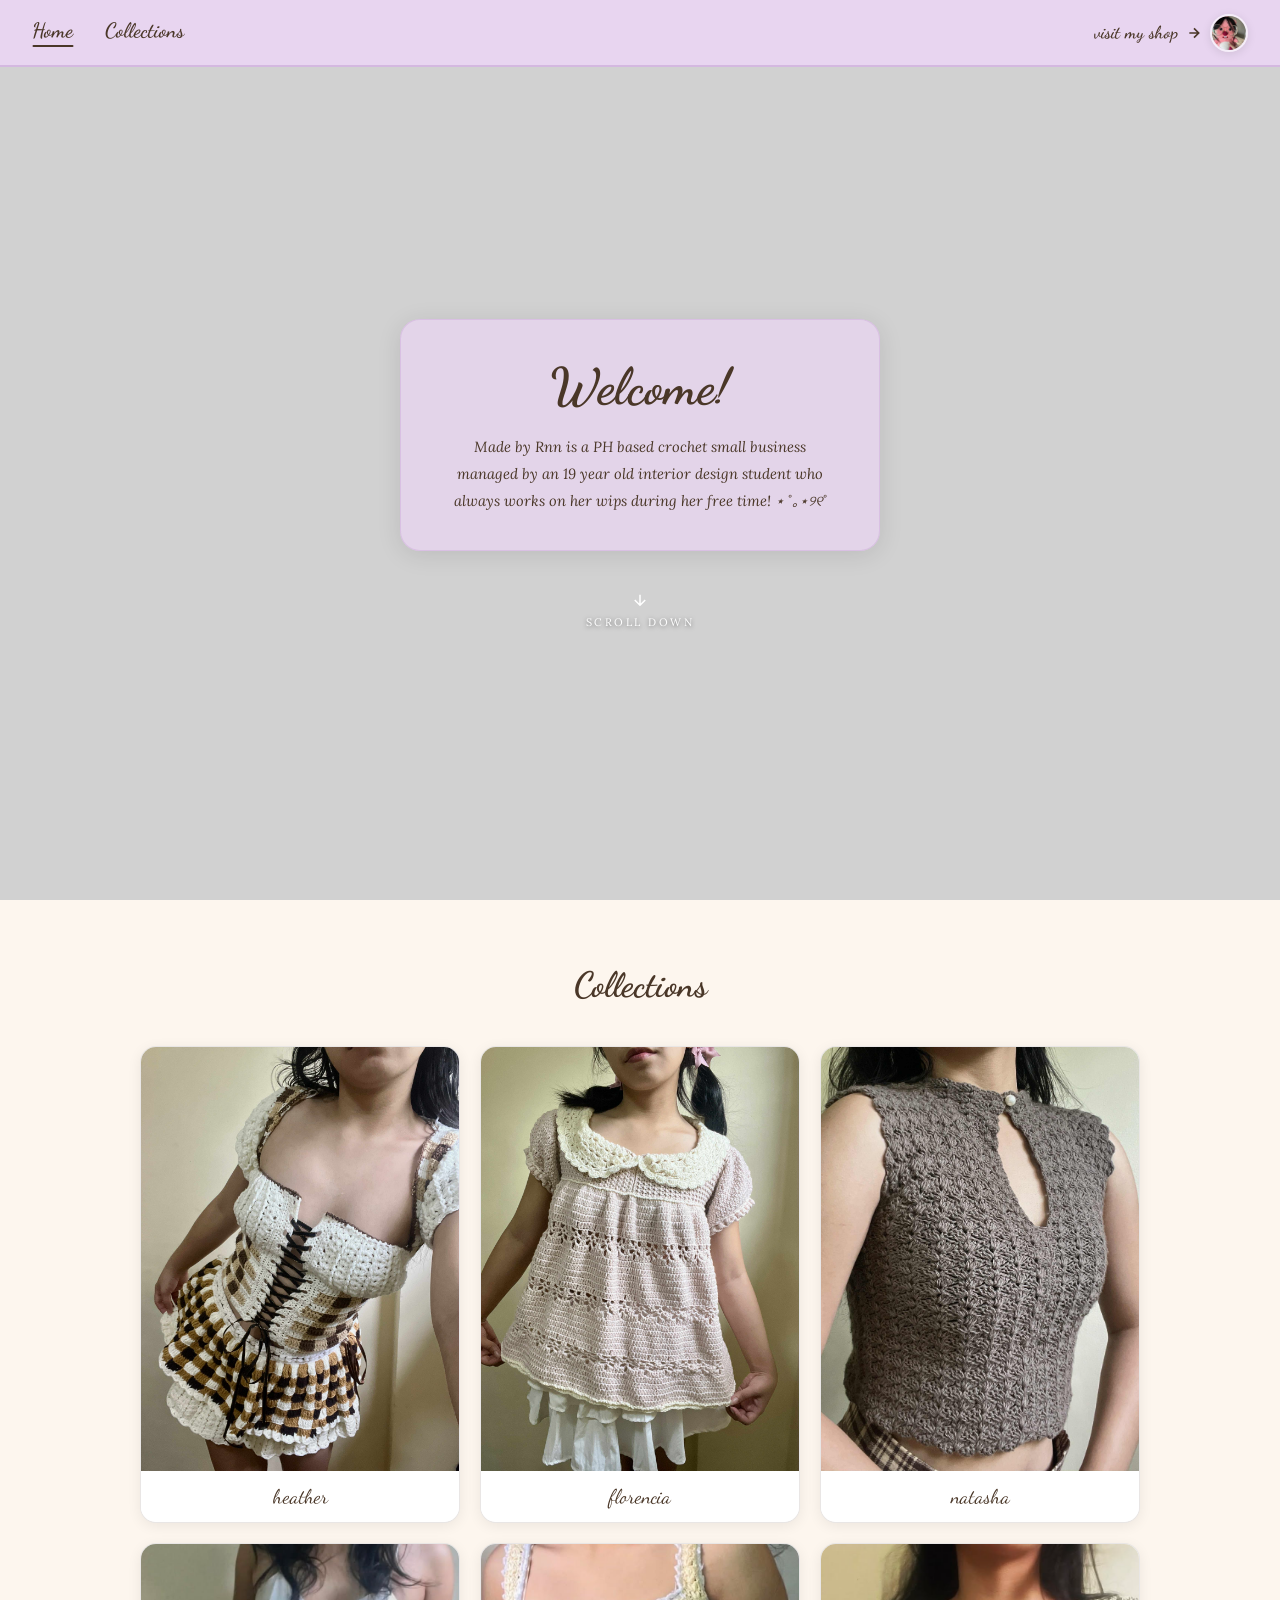
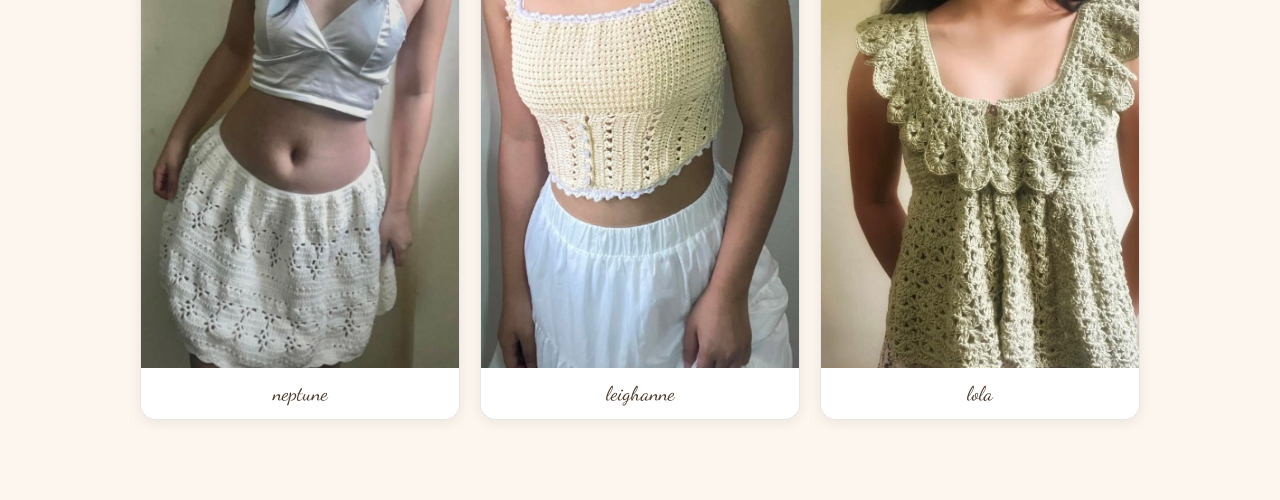
==== index.html @ 8e9be55c "Rename indexHTML to index.html" ====
<!DOCTYPE html>
<html>
<head>
  <meta charset="utf-8">
  <link rel="stylesheet" href="prodesign.css" />
  <meta name="viewport" content="width=device-width, initial-scale=1">
  <link href="https://fonts.googleapis.com/css2?family=Dancing+Script:wght@400;500;600;700&family=Lora:ital@0;1&display=swap" rel="stylesheet">
  <title>madebyrnn</title>
</head>
<body>

  <!-- NAVBAR: links sa left, icon sa right -->
  <nav class="navbar">
    <div class="nav-links">
      <a href="#hero" class="nav-link" id="nav-home">Home</a>
      <a href="#collections" class="nav-link" id="nav-collections">Collections</a>
    </div>
    <a href="https://ko-fi.com/madebyrnn" class="nav-shop">
      visit my shop
      <svg viewBox="0 0 24 24"><path d="M5 12h14M12 5l7 7-7 7"/></svg>
      <img src="loopy.jfif" class="nav-icon" />
    </a>
  </nav>

  <!-- HERO SECTION -->
  <section class="hero" id="hero">
    <div class="header">
      <h1>Welcome!</h1>
      <p>Made by Rnn is a PH based crochet small business managed by an 19 year old interior design student who always works on her wips during her free time! ⋆ ˚｡⋆୨୧˚</p>
    </div>

    <div class="scroll-hint" id="scrollBtn">
      <svg viewBox="0 0 24 24"><path d="M12 5v14M5 12l7 7 7-7"/></svg>
      scroll down
    </div>
  </section>

  <!-- COLLECTIONS -->
  <section class="collections" id="collections">
    <h2 class="collections-title">Collections</h2>
    <div class="products">

      <!--HEATHER-->
      <a href="https://www.instagram.com/p/DMXG5F9SNRo/?img_index=2" class="card-btn">
        <div class="product-card">
          <img src="test2.jfif" class="preview">
          <div class="product-top">heather</div>
        </div>
      </a>

      <!--FLORENCIA-->
      <a href="https://www.instagram.com/p/DSpXDqMks-t/" class="card-btn">
        <div class="product-card">
          <img src="test.jfif" class="preview">
          <div class="product-top">florencia</div>
        </div>
      </a>

      <!--NATASHA-->
      <a href="https://www.instagram.com/p/DP5rcQRki7I/" class="card-btn">
        <div class="product-card">
          <img src="test3.jfif" class="preview">
          <div class="product-top">natasha</div>
        </div>
      </a>

      <!--NEPTUNE-->
      <a href="https://www.instagram.com/p/DL_6RfTy7bL/" class="card-btn">
        <div class="product-card">
          <img src="neptune.jfif" class="preview">
          <div class="product-top">neptune</div>
        </div>
      </a>

      <!--LEIGHANNE-->
      <a href="https://www.instagram.com/p/DUruURIEvMJ/" class="card-btn">
        <div class="product-card">
          <img src="leighanne.jfif" class="preview">
          <div class="product-top">leighanne</div>
        </div>
      </a>

      <a href="https://www.instagram.com/p/DVgK7zVkiXx/" class="card-btn">
        <div class="product-card">
          <img src="lola.jfif" class="preview">
          <div class="product-top">lola</div>
        </div>
      </a>

    </div>
  </section>

  <script>
    // ── Smooth scroll ──
    function smoothScroll(targetId) {
      var target = document.getElementById(targetId);
      var targetPos = target.getBoundingClientRect().top + window.pageYOffset;
      var startPos = window.pageYOffset;
      var distance = targetPos - startPos;
      var duration = 900;
      var startTime = null;

      function ease(t, b, c, d) {
        t /= d / 2;
        if (t < 1) return c / 2 * t * t + b;
        t--;
        return -c / 2 * (t * (t - 2) - 1) + b;
      }

      function animation(currentTime) {
        if (!startTime) startTime = currentTime;
        var timeElapsed = currentTime - startTime;
        var run = ease(timeElapsed, startPos, distance, duration);
        window.scrollTo(0, run);
        if (timeElapsed < duration) requestAnimationFrame(animation);
      }

      requestAnimationFrame(animation);
    }

    document.getElementById('scrollBtn').addEventListener('click', function() {
      smoothScroll('collections');
    });

    document.querySelectorAll('.nav-link').forEach(function(link) {
      link.addEventListener('click', function(e) {
        e.preventDefault();
        var targetId = this.getAttribute('href').replace('#', '');
        smoothScroll(targetId);
      });
    });

    // ── Active nav underline on scroll ──
    var navHome = document.getElementById('nav-home');
    var navCollections = document.getElementById('nav-collections');
    var heroSection = document.getElementById('hero');
    var collectionsSection = document.getElementById('collections');

    function updateActiveNav() {
      var scrollY = window.pageYOffset;
      var collectionsTop = collectionsSection.getBoundingClientRect().top + window.pageYOffset - 80;

      if (scrollY >= collectionsTop) {
        navCollections.classList.add('active');
        navHome.classList.remove('active');
      } else {
        navHome.classList.add('active');
        navCollections.classList.remove('active');
      }
    }

    // Set Home as active on load
    updateActiveNav();
    window.addEventListener('scroll', updateActiveNav);
  </script>
</body>
</html>
---- prodesign.css ----
@import url('https://fonts.googleapis.com/css2?family=Dancing+Script:wght@400;500;600;700&family=Lora:ital@0;1&display=swap');

* {
  margin: 0;
  padding: 0;
  box-sizing: border-box;
}

body {
  font-family: 'Lora', serif;
  min-height: 100vh;
}

/* =====================
   NAVBAR
   ===================== */
.navbar {
  position: fixed;
  top: 0;
  left: 0;
  right: 0;
  z-index: 100;
  display: flex;
  justify-content: space-between;
  align-items: center;
  padding: 0.85rem 2rem;
  background: #e8d5f0;
  border-bottom: 2px solid #d4b8e0;
}

.nav-links {
  display: flex;
  gap: 2rem;
}

.nav-link {
  font-family: 'Dancing Script', cursive;
  font-size: 1.3rem;
  font-weight: 600;
  color: #4a3728;
  text-decoration: none;
  transition: opacity 0.2s;
  position: relative;
  padding-bottom: 4px;
}

.nav-link:hover { opacity: 0.6; }

.nav-link::after {
  content: '';
  position: absolute;
  bottom: 0;
  left: 50%;
  transform: translateX(-50%);
  width: 0%;
  height: 2px;
  background: #4a3728;
  border-radius: 2px;
  transition: width 0.4s cubic-bezier(0.4, 0, 0.2, 1);
}

.nav-link.active::after {
  width: 100%;
}

.nav-shop {
  display: flex;
  align-items: center;
  gap: 8px;
  text-decoration: none;
  font-family: 'Dancing Script', cursive;
  font-size: 1.1rem;
  font-weight: 600;
  color: #4a3728;
  transition: opacity 0.2s;
}

.nav-shop:hover { opacity: 0.7; }

.nav-shop svg {
  width: 16px;
  height: 16px;
  stroke: #4a3728;
  fill: none;
  stroke-width: 2.5;
  flex-shrink: 0;
}

.nav-icon {
  width: 38px;
  height: 38px;
  border-radius: 50%;
  object-fit: cover;
  border: 2px solid rgba(255,255,255,0.6);
  box-shadow: 0 2px 10px rgba(0,0,0,0.1);
}

/* =====================
   HERO
   ===================== */
.hero {
  min-height: 100vh;
  display: flex;
  flex-direction: column;
  align-items: center;
  justify-content: center;
  text-align: center;
  padding: 6rem 2rem 3rem;
  background-image: url('yanawebpics/collage.png');
  background-size: cover;
  background-position: center;
  background-attachment: scroll;
  position: relative;
}

/* overlay — subtle para lumabas ang photos */
.hero::before {
  content: '';
  position: absolute;
  inset: 0;
  background: rgba(0, 0, 0, 0.18);
  z-index: 0;
}

.hero > * {
  position: relative;
  z-index: 1;
}

/* Option D: lavender frosted card — matches navbar */
.header {
  background: rgba(232, 213, 240, 0.78);
  backdrop-filter: blur(8px);
  -webkit-backdrop-filter: blur(8px);
  border: 1px solid rgba(212, 184, 224, 0.7);
  border-radius: 20px;
  padding: 2.2rem 2.8rem;
  max-width: 480px;
  width: 100%;
  box-shadow: 0 4px 24px rgba(0,0,0,0.10);
}

/* dark brown — same as nav links */
.header h1 {
  font-family: 'Dancing Script', cursive;
  font-size: 3.2rem;
  font-weight: 700;
  color: #4a3728;
  margin-bottom: 1rem;
  text-shadow: none;
}

.header p {
  font-size: 0.92rem;
  line-height: 1.85;
  color: #4a3728;
  font-style: italic;
  text-shadow: none;
}

/* scroll hint — white so it's visible against photos */
.scroll-hint {
  margin-top: 2.5rem;
  display: flex;
  flex-direction: column;
  align-items: center;
  gap: 6px;
  color: #fff;
  font-size: 0.68rem;
  letter-spacing: 2.5px;
  text-transform: uppercase;
  cursor: pointer;
  animation: bounce 2s infinite;
  transition: color 0.2s;
  text-shadow: 0 1px 4px rgba(0,0,0,0.5);
}

.scroll-hint:hover { color: #e8d5f0; }

.scroll-hint svg {
  width: 18px;
  height: 18px;
  stroke: currentColor;
  fill: none;
  stroke-width: 2;
}

@keyframes bounce {
  0%, 100% { transform: translateY(0); }
  50% { transform: translateY(7px); }
}

/* =====================
   COLLECTIONS
   ===================== */
.collections {
  background-color: #fdf6ee;
  padding: 4rem 2rem 5rem;
}

.collections-title {
  font-family: 'Dancing Script', cursive;
  font-size: 2.2rem;
  color: #4a3728;
  text-align: center;
  margin-bottom: 2.5rem;
  font-weight: 700;
}

.products {
  display: grid;
  grid-template-columns: repeat(3, 1fr);
  gap: 1.25rem;
  max-width: 1000px;
  margin: 0 auto;
}

.card-btn {
  text-decoration: none;
  color: inherit;
}

.product-card {
  background: #fff;
  border: 1px solid rgba(74, 55, 40, 0.12);
  border-radius: 16px;
  overflow: hidden;
  box-shadow: 0 3px 14px rgba(0,0,0,0.07);
  transition: transform 0.25s ease, box-shadow 0.25s ease;
}

.product-card:hover {
  transform: translateY(-5px);
  box-shadow: 0 10px 28px rgba(0,0,0,0.12);
}

.preview {
  width: 100%;
  aspect-ratio: 3 / 4;
  object-fit: cover;
  display: block;
}

.product-top {
  font-family: 'Dancing Script', cursive;
  font-size: 1.25rem;
  color: #4a3728;
  text-align: center;
  padding: 0.85rem 1rem;
  background: #fff;
}

/* =====================
   RESPONSIVE
   ===================== */
@media (max-width: 640px) {
  .products { grid-template-columns: repeat(2, 1fr); }
  .header h1 { font-size: 2.4rem; }
  .header { padding: 0; }
}
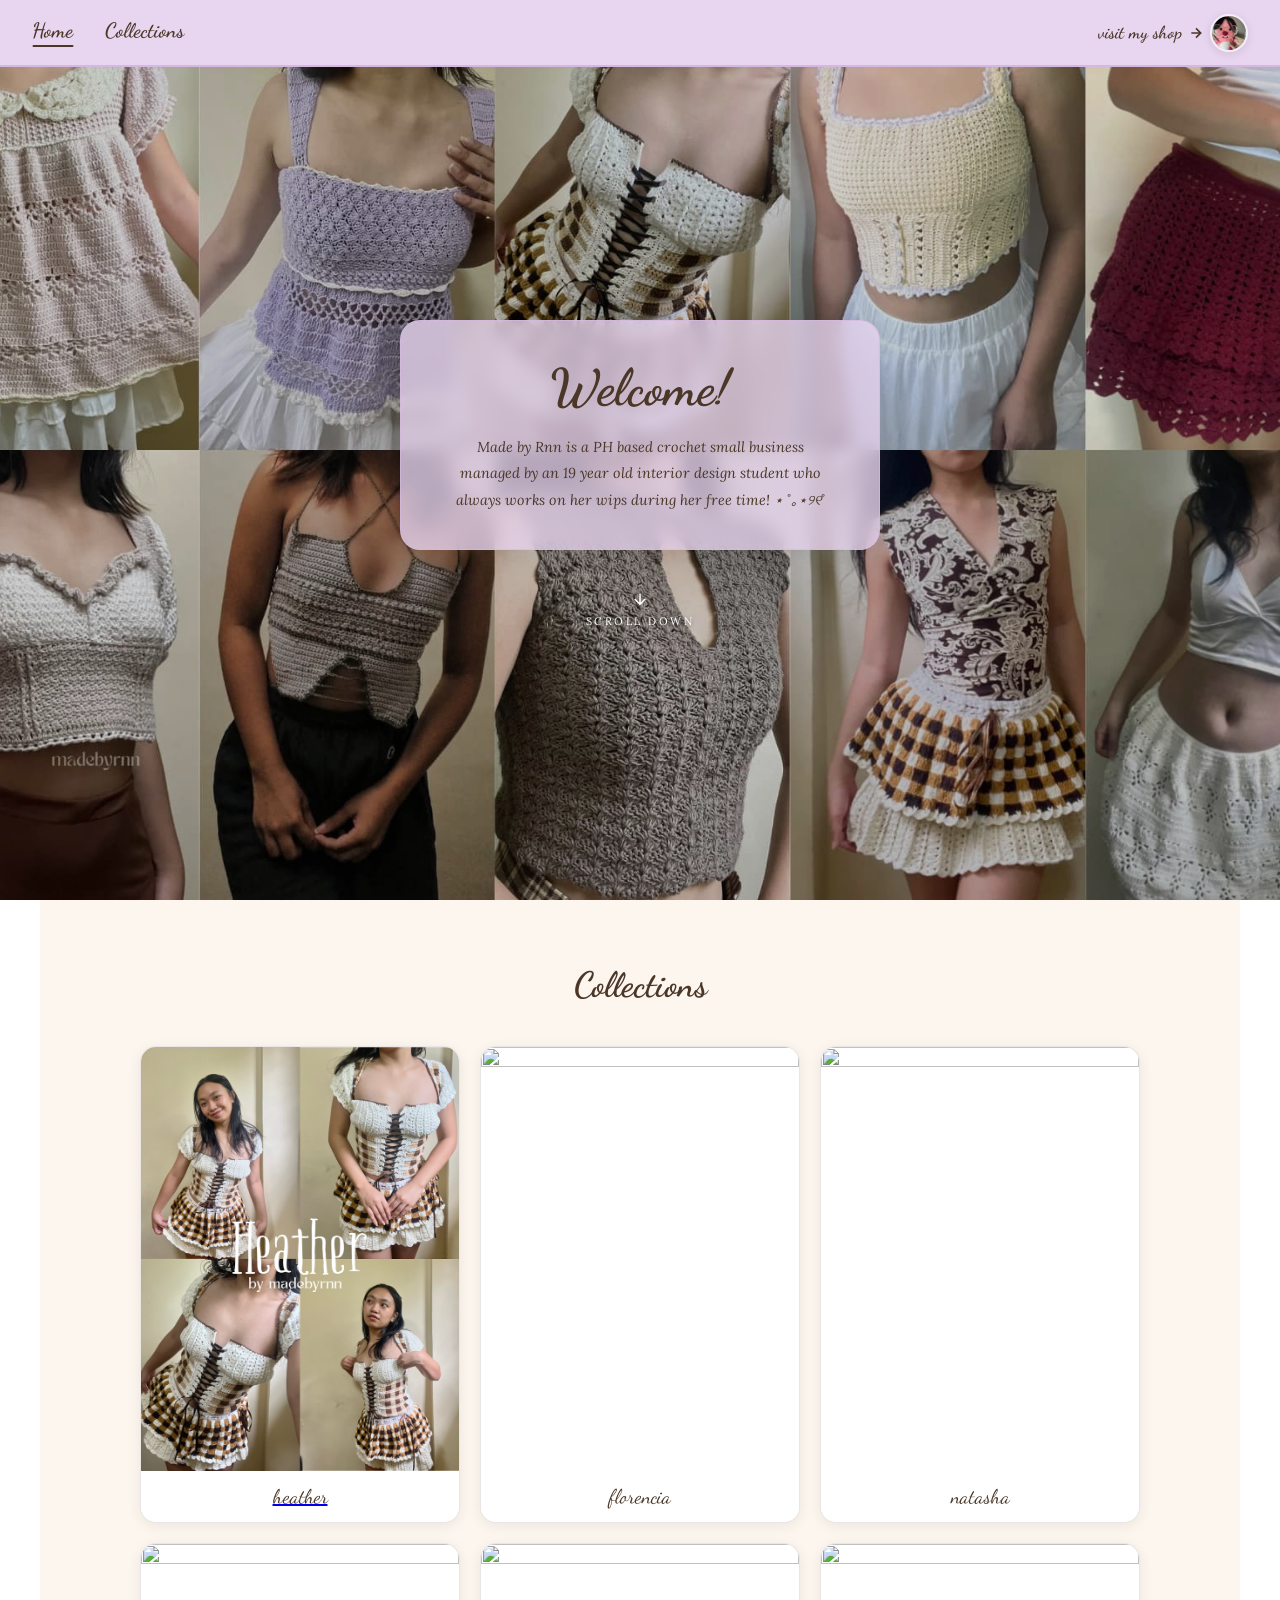
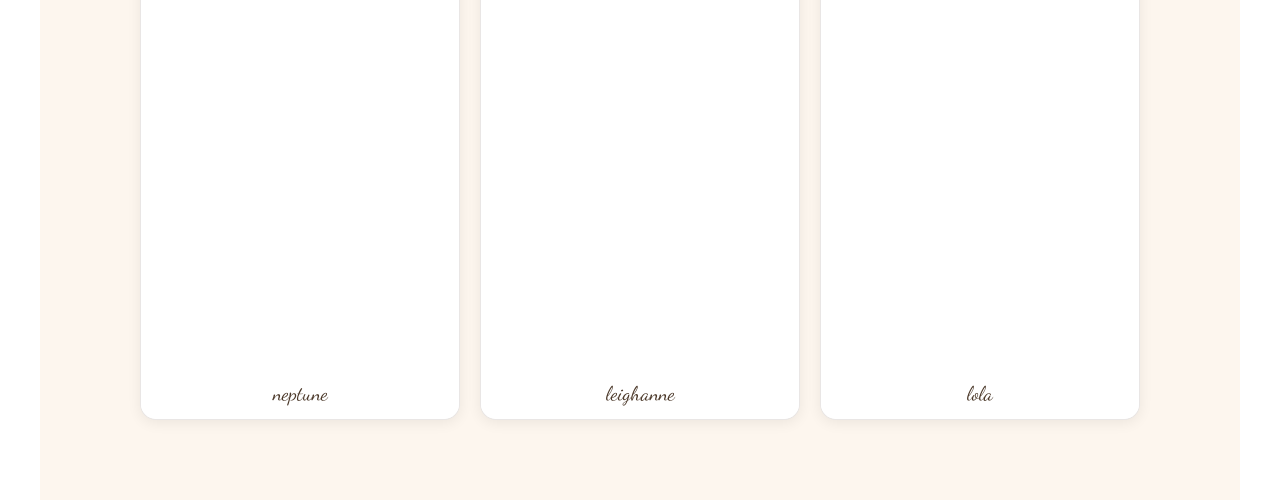
==== commit eda02c5a: "Update index.html" ====
--- a/index.html
+++ b/index.html
@@ -41,9 +41,9 @@
     <div class="products">
 
       <!--HEATHER-->
-      <a href="https://www.instagram.com/p/DMXG5F9SNRo/?img_index=2" class="card-btn">
+      <a href="https://ko-fi.com/s/e3abc309cd">
         <div class="product-card">
-          <img src="test2.jfif" class="preview">
+          <img src="heather.png" class="preview">
           <div class="product-top">heather</div>
         </div>
       </a>
--- a/prodesign.css
+++ b/prodesign.css
@@ -9,6 +9,7 @@
 body {
   font-family: 'Lora', serif;
   min-height: 100vh;
+  font-size: 16px; /* base font size for mobile */
 }
 
 /* =====================
@@ -23,19 +24,19 @@
   display: flex;
   justify-content: space-between;
   align-items: center;
-  padding: 0.85rem 2rem;
+  padding: 0.85rem 1rem; /* less side padding on mobile */
   background: #e8d5f0;
   border-bottom: 2px solid #d4b8e0;
 }
 
 .nav-links {
   display: flex;
-  gap: 2rem;
+  gap: 1rem; /* tighter gap on mobile */
 }
 
 .nav-link {
   font-family: 'Dancing Script', cursive;
-  font-size: 1.3rem;
+  font-size: 1.1rem; /* slightly smaller on mobile */
   font-weight: 600;
   color: #4a3728;
   text-decoration: none;
@@ -66,10 +67,10 @@
 .nav-shop {
   display: flex;
   align-items: center;
-  gap: 8px;
+  gap: 6px;
   text-decoration: none;
   font-family: 'Dancing Script', cursive;
-  font-size: 1.1rem;
+  font-size: 1rem; /* smaller on mobile */
   font-weight: 600;
   color: #4a3728;
   transition: opacity 0.2s;
@@ -87,8 +88,8 @@
 }
 
 .nav-icon {
-  width: 38px;
-  height: 38px;
+  width: 34px; /* slightly smaller on mobile */
+  height: 34px;
   border-radius: 50%;
   object-fit: cover;
   border: 2px solid rgba(255,255,255,0.6);
@@ -105,15 +106,14 @@
   align-items: center;
   justify-content: center;
   text-align: center;
-  padding: 6rem 2rem 3rem;
-  background-image: url('yanawebpics/collage.png');
+  padding: 5rem 1rem 3rem; /* less side padding on mobile */
+  background-image: url('collage.jpg');
   background-size: cover;
   background-position: center;
   background-attachment: scroll;
   position: relative;
 }
 
-/* overlay — subtle para lumabas ang photos */
 .hero::before {
   content: '';
   position: absolute;
@@ -127,23 +127,21 @@
   z-index: 1;
 }
 
-/* Option D: lavender frosted card — matches navbar */
 .header {
   background: rgba(232, 213, 240, 0.78);
   backdrop-filter: blur(8px);
   -webkit-backdrop-filter: blur(8px);
   border: 1px solid rgba(212, 184, 224, 0.7);
   border-radius: 20px;
-  padding: 2.2rem 2.8rem;
+  padding: 1.5rem 1.2rem; /* less padding on mobile */
   max-width: 480px;
   width: 100%;
   box-shadow: 0 4px 24px rgba(0,0,0,0.10);
 }
 
-/* dark brown — same as nav links */
 .header h1 {
   font-family: 'Dancing Script', cursive;
-  font-size: 3.2rem;
+  font-size: 2.4rem; /* smaller on mobile */
   font-weight: 700;
   color: #4a3728;
   margin-bottom: 1rem;
@@ -151,14 +149,13 @@
 }
 
 .header p {
-  font-size: 0.92rem;
+  font-size: 0.9rem;
   line-height: 1.85;
   color: #4a3728;
   font-style: italic;
   text-shadow: none;
 }
 
-/* scroll hint — white so it's visible against photos */
 .scroll-hint {
   margin-top: 2.5rem;
   display: flex;
@@ -195,22 +192,22 @@
    ===================== */
 .collections {
   background-color: #fdf6ee;
-  padding: 4rem 2rem 5rem;
+  padding: 2.5rem 1rem 3rem; /* less padding on mobile */
 }
 
 .collections-title {
   font-family: 'Dancing Script', cursive;
-  font-size: 2.2rem;
+  font-size: 1.9rem; /* smaller on mobile */
   color: #4a3728;
   text-align: center;
-  margin-bottom: 2.5rem;
+  margin-bottom: 2rem;
   font-weight: 700;
 }
 
 .products {
   display: grid;
-  grid-template-columns: repeat(3, 1fr);
-  gap: 1.25rem;
+  grid-template-columns: repeat(2, 1fr); /* 2 columns on mobile */
+  gap: 0.85rem;
   max-width: 1000px;
   margin: 0 auto;
 }
@@ -243,18 +240,119 @@
 
 .product-top {
   font-family: 'Dancing Script', cursive;
-  font-size: 1.25rem;
+  font-size: 1.1rem; /* smaller on mobile */
   color: #4a3728;
   text-align: center;
-  padding: 0.85rem 1rem;
+  padding: 0.7rem 0.8rem;
   background: #fff;
 }
 
 /* =====================
-   RESPONSIVE
-   ===================== */
-@media (max-width: 640px) {
-  .products { grid-template-columns: repeat(2, 1fr); }
-  .header h1 { font-size: 2.4rem; }
-  .header { padding: 0; }
-}+   TABLET (768px and up)
+   ===================== */
+@media (min-width: 768px) {
+  .navbar {
+    padding: 0.85rem 1.5rem;
+  }
+
+  .nav-links {
+    gap: 1.5rem;
+  }
+
+  .nav-link {
+    font-size: 1.2rem;
+  }
+
+  .nav-shop {
+    font-size: 1.05rem;
+  }
+
+  .nav-icon {
+    width: 36px;
+    height: 36px;
+  }
+
+  .hero {
+    padding: 6rem 2rem 3rem;
+  }
+
+  .header {
+    padding: 2rem 2.4rem;
+  }
+
+  .header h1 {
+    font-size: 2.9rem;
+  }
+
+  .collections {
+    padding: 3.5rem 2rem 4rem;
+  }
+
+  .collections-title {
+    font-size: 2.1rem;
+  }
+
+  .products {
+    grid-template-columns: repeat(3, 1fr); /* back to 3 columns */
+    gap: 1.1rem;
+  }
+
+  .product-top {
+    font-size: 1.2rem;
+    padding: 0.85rem 1rem;
+  }
+}
+
+/* =====================
+   DESKTOP (1024px and up)
+   ===================== */
+@media (min-width: 1024px) {
+  .navbar {
+    padding: 0.85rem 2rem;
+  }
+
+  .nav-links {
+    gap: 2rem;
+  }
+
+  .nav-link {
+    font-size: 1.3rem;
+  }
+
+  .nav-shop {
+    font-size: 1.1rem;
+  }
+
+  .nav-icon {
+    width: 38px;
+    height: 38px;
+  }
+
+  .header {
+    padding: 2.2rem 2.8rem;
+  }
+
+  .header h1 {
+    font-size: 3.2rem;
+  }
+
+  .collections {
+    padding: 4rem 2rem 5rem;
+    max-width: 1200px;   /* wider content area on desktop */
+    margin-left: auto;
+    margin-right: auto;
+  }
+
+  .collections-title {
+    font-size: 2.2rem;
+    margin-bottom: 2.5rem;
+  }
+
+  .products {
+    gap: 1.25rem;
+  }
+
+  .product-top {
+    font-size: 1.25rem;
+  }
+}
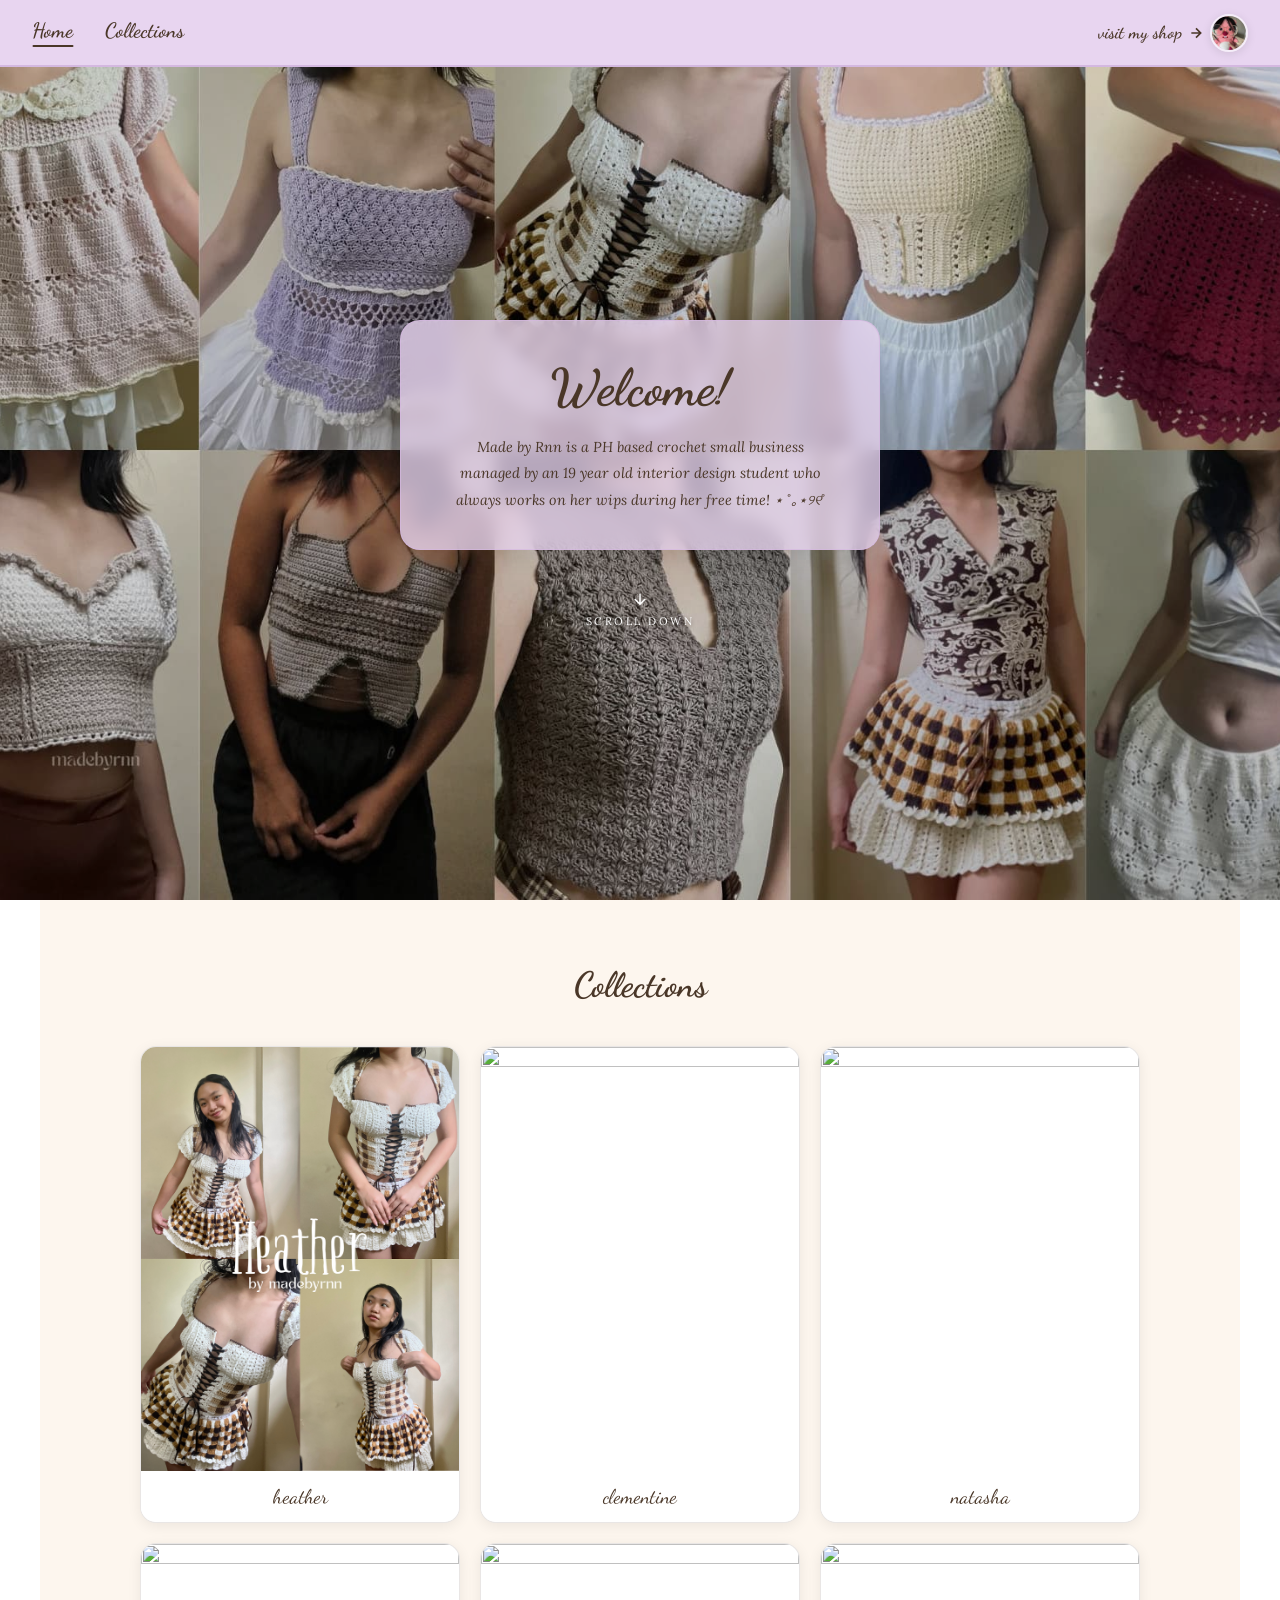
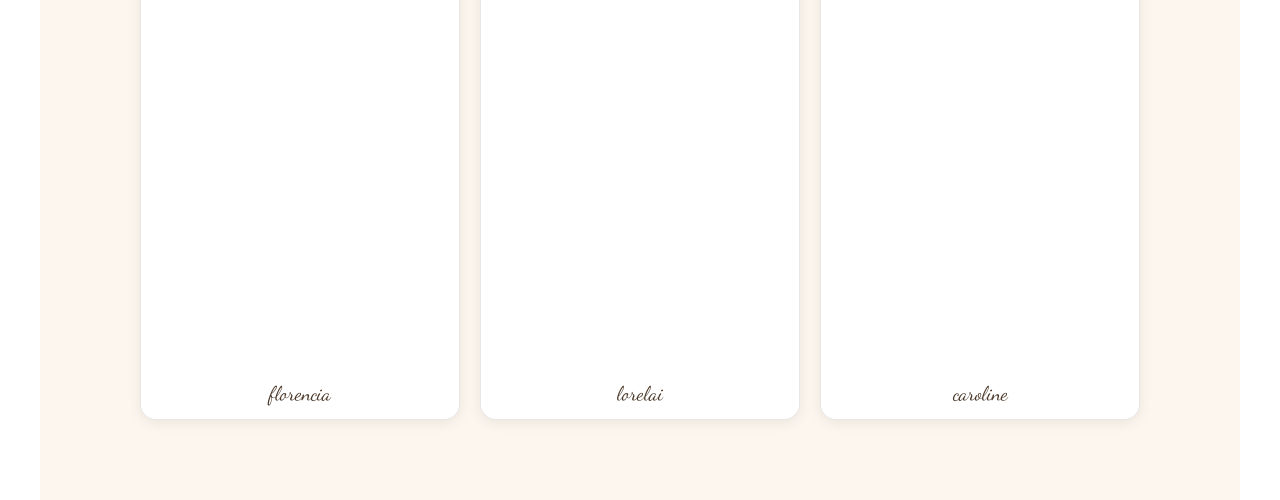
==== commit 9f1bba35: "Update index.html" ====
--- a/index.html
+++ b/index.html
@@ -41,49 +41,50 @@
     <div class="products">
 
       <!--HEATHER-->
-      <a href="https://ko-fi.com/s/e3abc309cd">
+      <a href="https://ko-fi.com/s/e3abc309cd" class="card-btn">
         <div class="product-card">
           <img src="heather.png" class="preview">
           <div class="product-top">heather</div>
         </div>
       </a>
 
+      <!--CLEMENTINE-->
+      <a href="https://ko-fi.com/s/63a0ea795d" class="card-btn">
+        <div class="product-card">
+          <img src="clementine.png" class="preview">
+          <div class="product-top">clementine</div>
+        </div>
+      </a>
+
+      <!--NATASHA-->
+      <a href="https://ko-fi.com/s/9522e37279" class="card-btn">
+        <div class="product-card">
+          <img src="natasha.png" class="preview">
+          <div class="product-top">natasha</div>
+        </div>
+      </a>
+
       <!--FLORENCIA-->
-      <a href="https://www.instagram.com/p/DSpXDqMks-t/" class="card-btn">
+      <a href="https://ko-fi.com/s/1a0074669a" class="card-btn">
         <div class="product-card">
-          <img src="test.jfif" class="preview">
+          <img src="florencia.jpeg" class="preview">
           <div class="product-top">florencia</div>
         </div>
       </a>
 
-      <!--NATASHA-->
-      <a href="https://www.instagram.com/p/DP5rcQRki7I/" class="card-btn">
+      <!--LORELAI-->
+      <a href="https://ko-fi.com/s/c1d3f27e9d" class="card-btn">
         <div class="product-card">
-          <img src="test3.jfif" class="preview">
-          <div class="product-top">natasha</div>
+          <img src="lorelai.jpg" class="preview">
+          <div class="product-top">lorelai</div>
         </div>
       </a>
 
-      <!--NEPTUNE-->
-      <a href="https://www.instagram.com/p/DL_6RfTy7bL/" class="card-btn">
+      <!--CAROLINE-->
+      <a href="https://ko-fi.com/s/0bf75585c0" class="card-btn">
         <div class="product-card">
-          <img src="neptune.jfif" class="preview">
-          <div class="product-top">neptune</div>
-        </div>
-      </a>
-
-      <!--LEIGHANNE-->
-      <a href="https://www.instagram.com/p/DUruURIEvMJ/" class="card-btn">
-        <div class="product-card">
-          <img src="leighanne.jfif" class="preview">
-          <div class="product-top">leighanne</div>
-        </div>
-      </a>
-
-      <a href="https://www.instagram.com/p/DVgK7zVkiXx/" class="card-btn">
-        <div class="product-card">
-          <img src="lola.jfif" class="preview">
-          <div class="product-top">lola</div>
+          <img src="caroline.jpg" class="preview">
+          <div class="product-top">caroline</div>
         </div>
       </a>
 
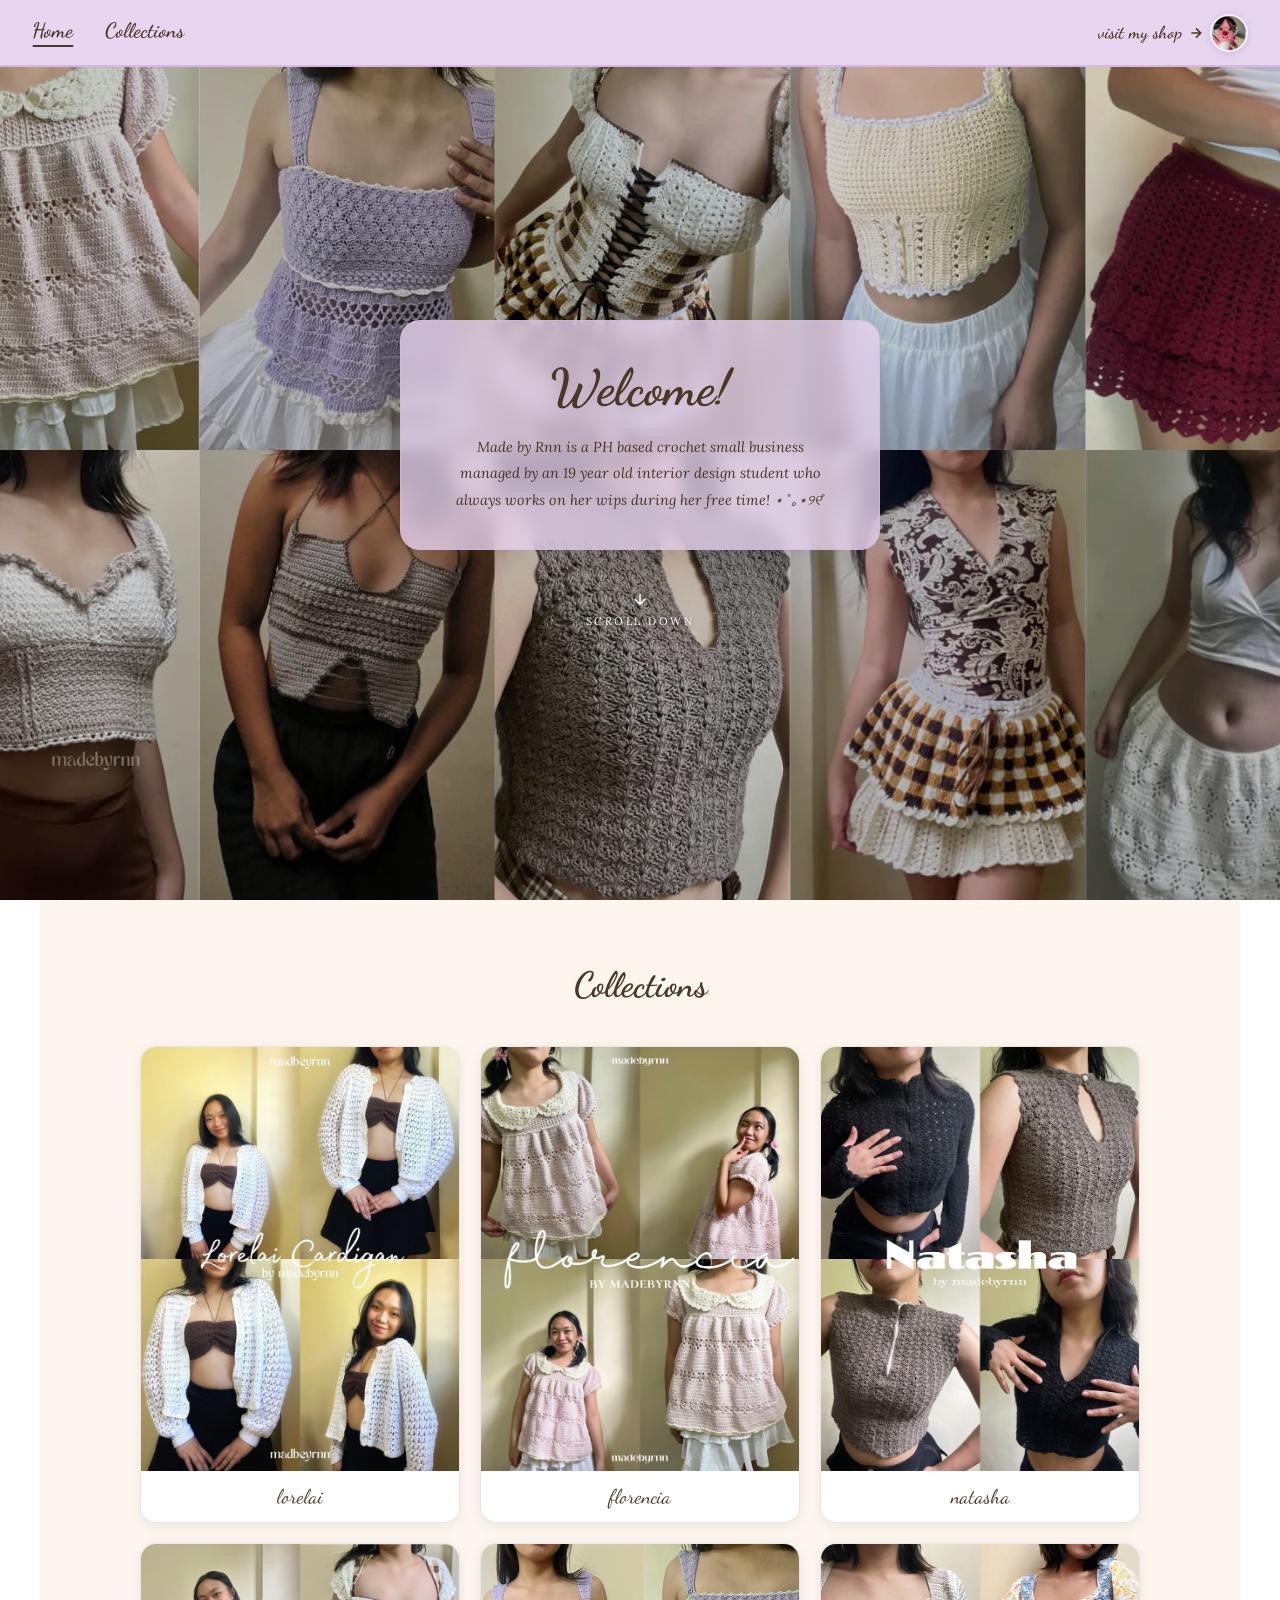
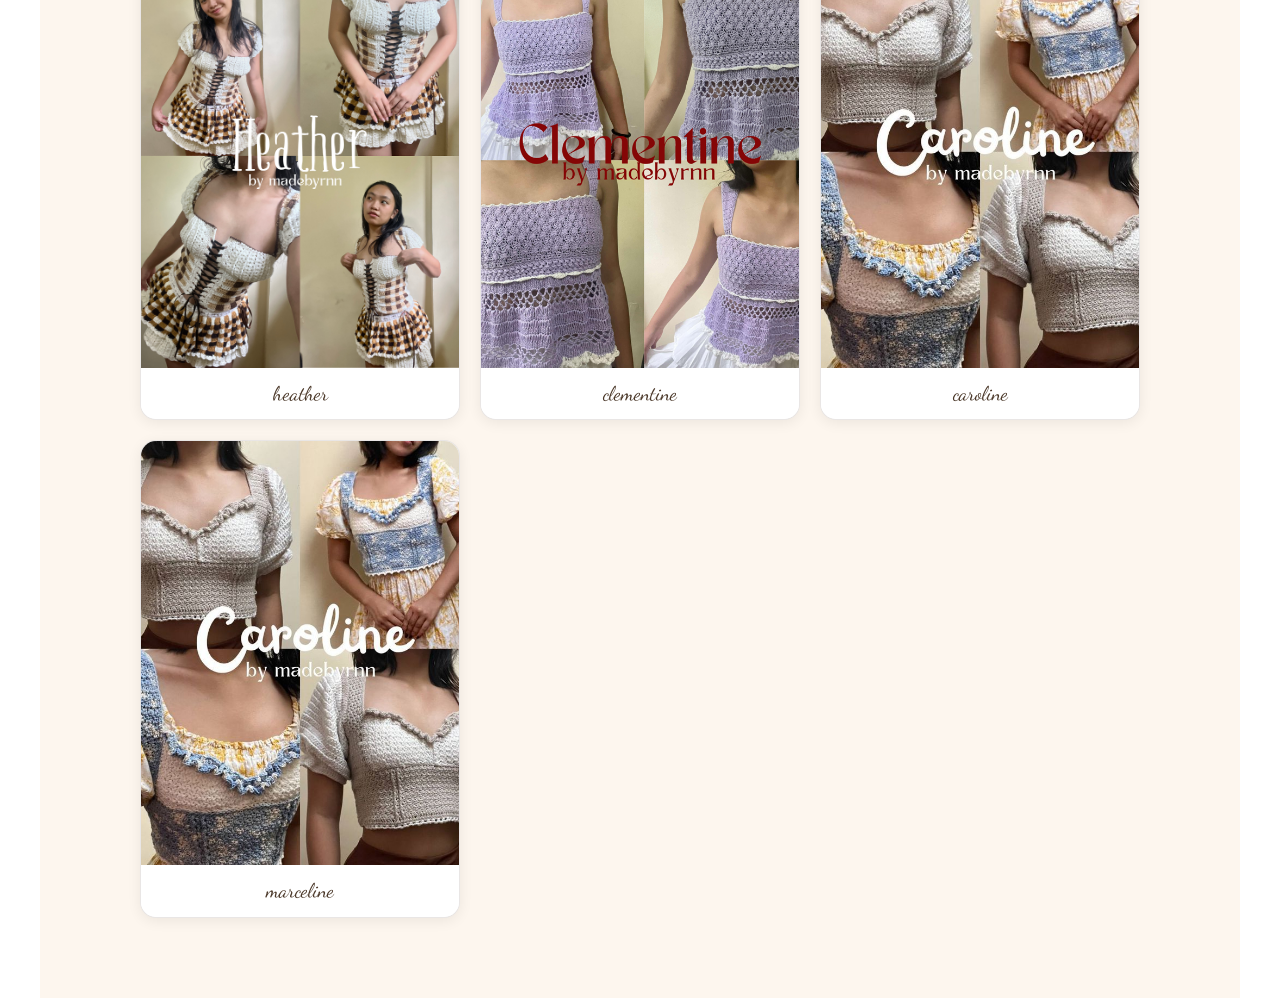
==== commit 71406ced: "Update index.html" ====
--- a/index.html
+++ b/index.html
@@ -40,6 +40,30 @@
     <h2 class="collections-title">Collections</h2>
     <div class="products">
 
+      <!--LORELAI-->
+      <a href="https://ko-fi.com/s/c1d3f27e9d" class="card-btn">
+        <div class="product-card">
+          <img src="lorelai.jpg" class="preview">
+          <div class="product-top">lorelai</div>
+        </div>
+      </a>
+
+      <!--FLORENCIA-->
+      <a href="https://ko-fi.com/s/1a0074669a" class="card-btn">
+        <div class="product-card">
+          <img src="florencia.jpeg" class="preview">
+          <div class="product-top">florencia</div>
+        </div>
+      </a>
+
+      <!--NATASHA-->
+      <a href="https://ko-fi.com/s/9522e37279" class="card-btn">
+        <div class="product-card">
+          <img src="natasha.png" class="preview">
+          <div class="product-top">natasha</div>
+        </div>
+      </a>
+
       <!--HEATHER-->
       <a href="https://ko-fi.com/s/e3abc309cd" class="card-btn">
         <div class="product-card">
@@ -56,35 +80,19 @@
         </div>
       </a>
 
-      <!--NATASHA-->
-      <a href="https://ko-fi.com/s/9522e37279" class="card-btn">
-        <div class="product-card">
-          <img src="natasha.png" class="preview">
-          <div class="product-top">natasha</div>
-        </div>
-      </a>
-
-      <!--FLORENCIA-->
-      <a href="https://ko-fi.com/s/1a0074669a" class="card-btn">
-        <div class="product-card">
-          <img src="florencia.jpeg" class="preview">
-          <div class="product-top">florencia</div>
-        </div>
-      </a>
-
-      <!--LORELAI-->
-      <a href="https://ko-fi.com/s/c1d3f27e9d" class="card-btn">
-        <div class="product-card">
-          <img src="lorelai.jpg" class="preview">
-          <div class="product-top">lorelai</div>
-        </div>
-      </a>
-
       <!--CAROLINE-->
       <a href="https://ko-fi.com/s/0bf75585c0" class="card-btn">
         <div class="product-card">
           <img src="caroline.jpg" class="preview">
           <div class="product-top">caroline</div>
+        </div>
+      </a>
+
+      <!--MARCELINE-->
+      <a href="https://ko-fi.com/s/62d5edd6c6" class="card-btn">
+        <div class="product-card">
+          <img src="caroline.jpg" class="preview">
+          <div class="product-top">marceline</div>
         </div>
       </a>
 
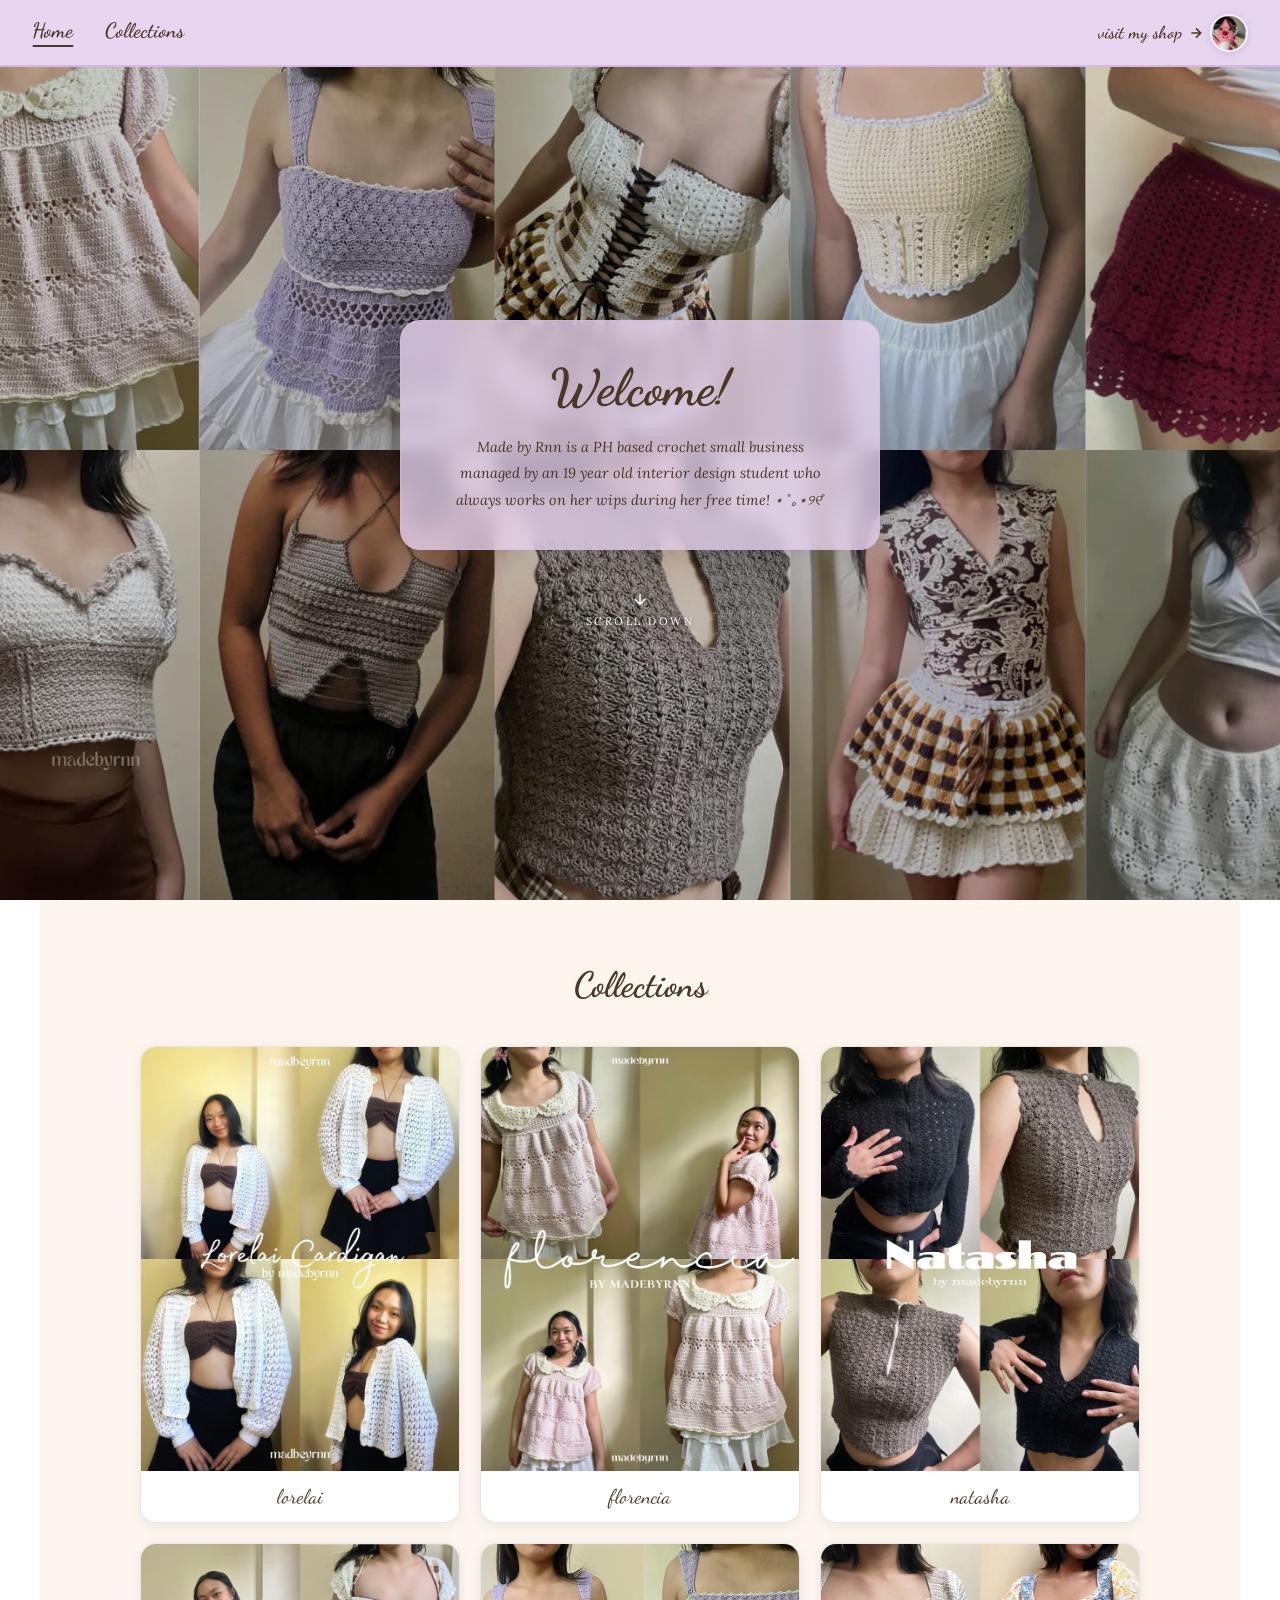
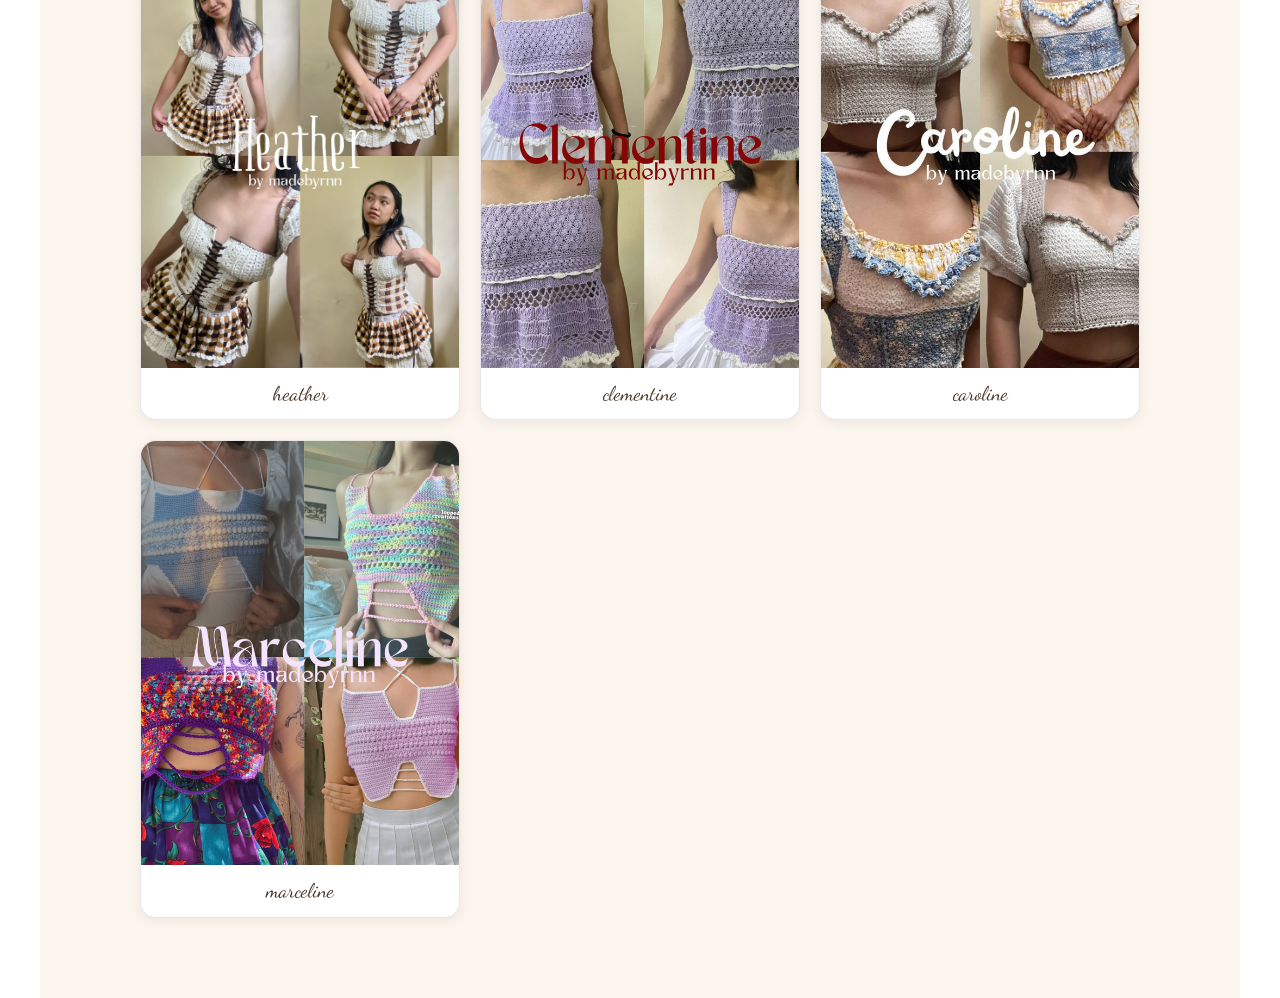
==== commit 16135575: "Update index.html" ====
--- a/index.html
+++ b/index.html
@@ -91,7 +91,7 @@
       <!--MARCELINE-->
       <a href="https://ko-fi.com/s/62d5edd6c6" class="card-btn">
         <div class="product-card">
-          <img src="caroline.jpg" class="preview">
+          <img src="marceline.png" class="preview">
           <div class="product-top">marceline</div>
         </div>
       </a>
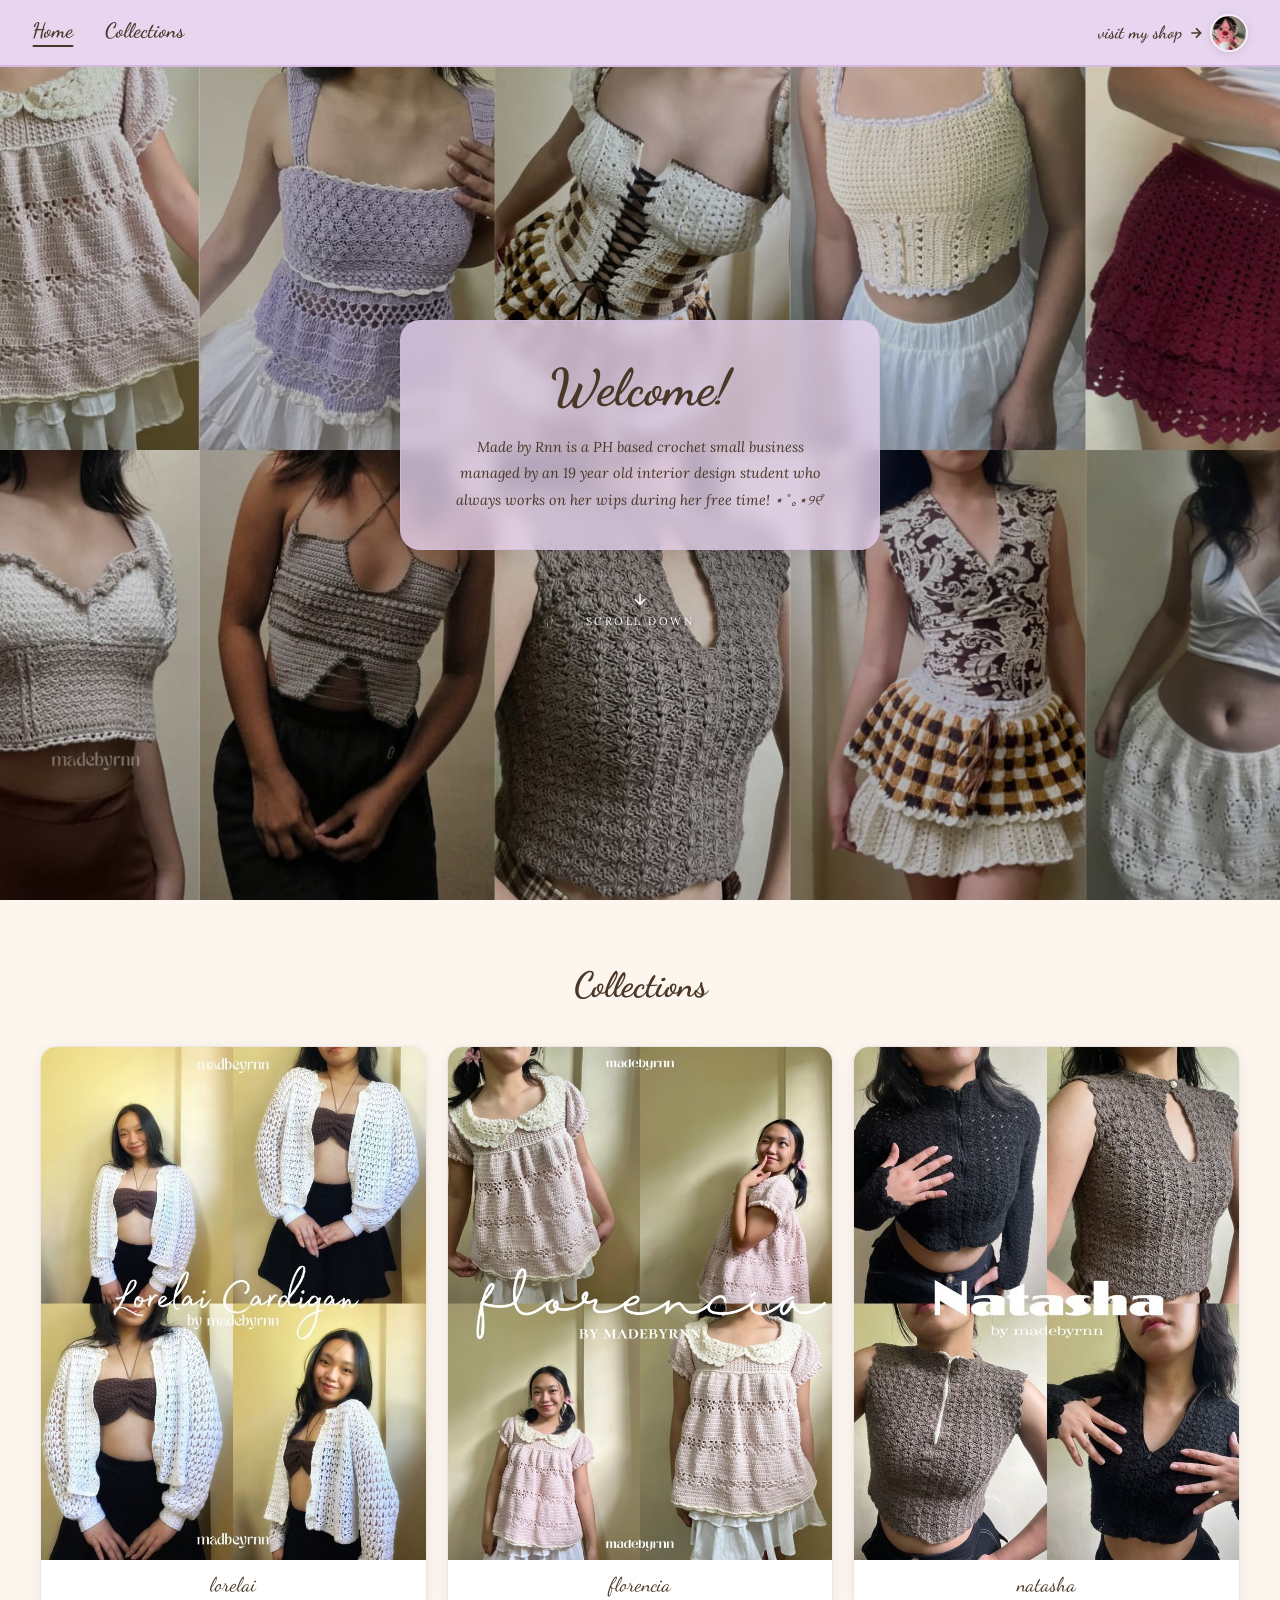
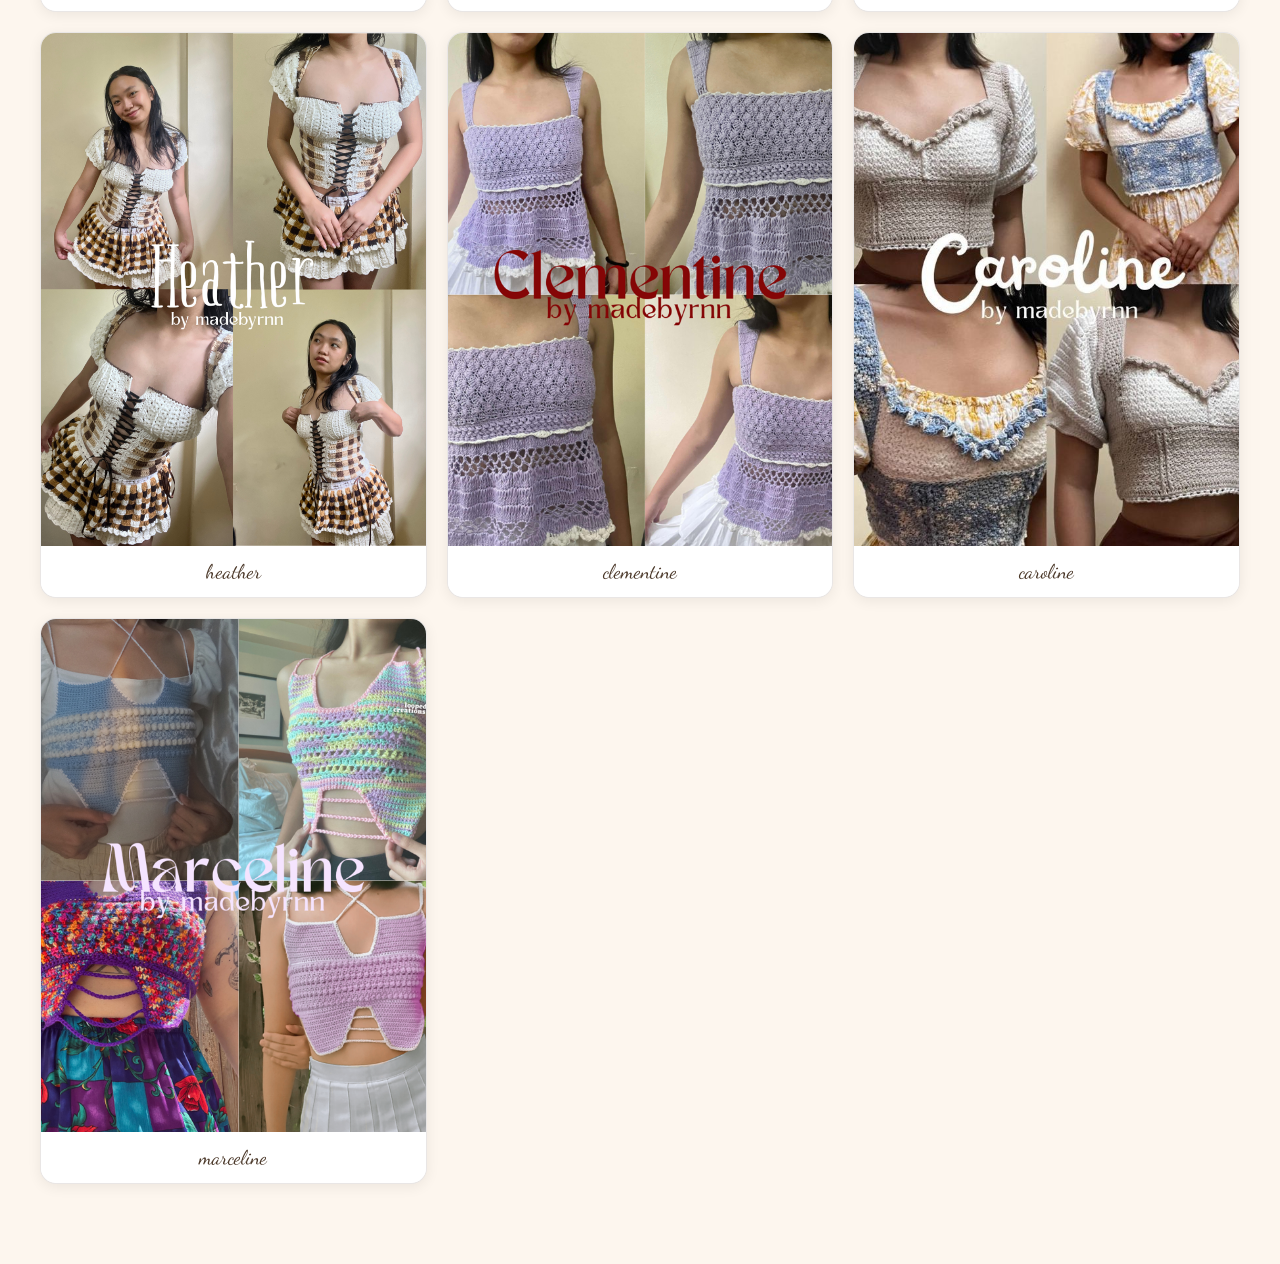
==== commit e0804fc8: "Update index.html" ====
--- a/index.html
+++ b/index.html
@@ -5,6 +5,10 @@
   <link rel="stylesheet" href="prodesign.css" />
   <meta name="viewport" content="width=device-width, initial-scale=1">
   <link href="https://fonts.googleapis.com/css2?family=Dancing+Script:wght@400;500;600;700&family=Lora:ital@0;1&display=swap" rel="stylesheet">
+  <meta property="og:image" content="https://madebyrnn.netlify.app/welcome-preview.png" />
+  <meta property="og:image:width" content="1200" />
+  <meta property="og:image:height" content="630" />
+  <meta property="twitter:image" content="https://madebyrnn.netlify.app/welcome-preview.png" />
   <title>madebyrnn</title>
 </head>
 <body>
--- a/prodesign.css
+++ b/prodesign.css
@@ -193,6 +193,7 @@
 .collections {
   background-color: #fdf6ee;
   padding: 2.5rem 1rem 3rem; /* less padding on mobile */
+  width: 100%; /* ensure full width background always */
 }
 
 .collections-title {
@@ -336,11 +337,10 @@
     font-size: 3.2rem;
   }
 
+  /* FIX: collections stays full-width, only inner content is capped */
   .collections {
     padding: 4rem 2rem 5rem;
-    max-width: 1200px;   /* wider content area on desktop */
-    margin-left: auto;
-    margin-right: auto;
+    /* REMOVED: max-width, margin-left, margin-right — these caused the white sides */
   }
 
   .collections-title {
@@ -348,7 +348,10 @@
     margin-bottom: 2.5rem;
   }
 
+  /* products grid handles the centering instead */
   .products {
+    max-width: 1200px;
+    margin: 0 auto;
     gap: 1.25rem;
   }
 
